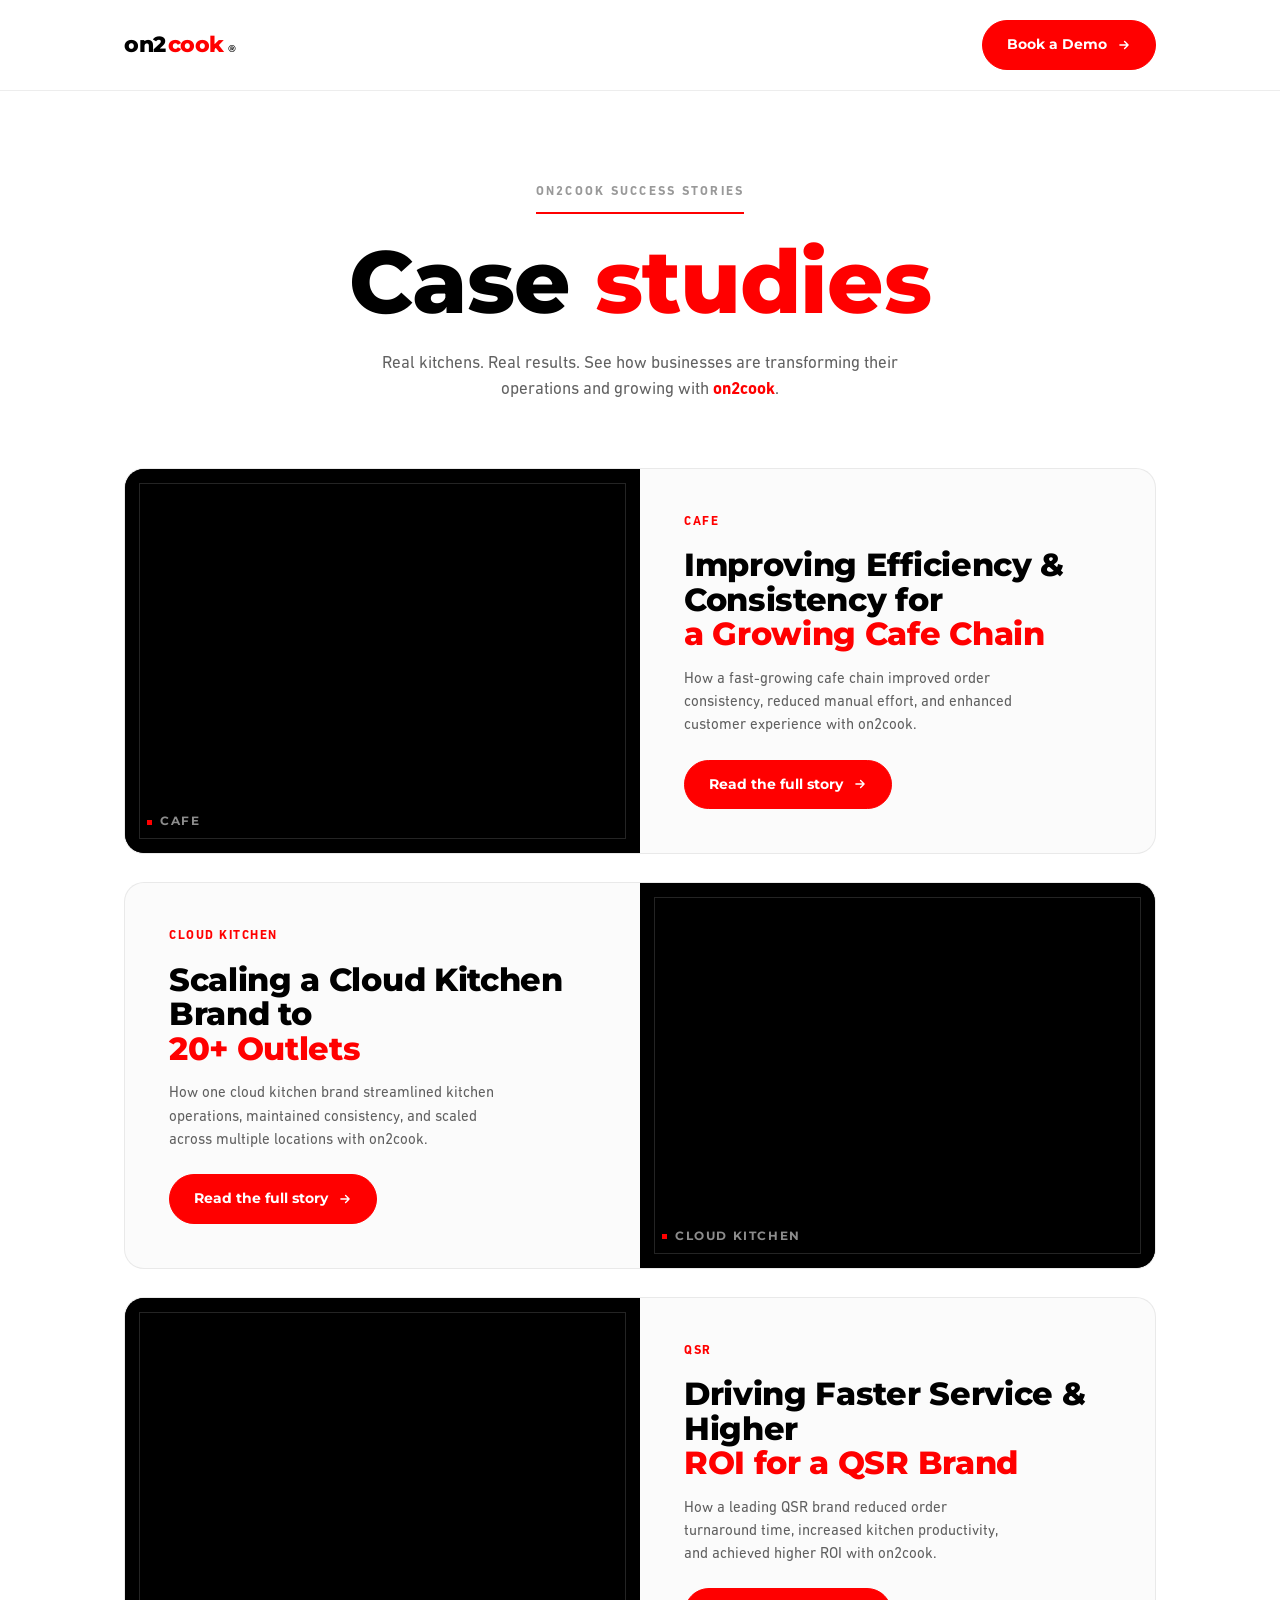
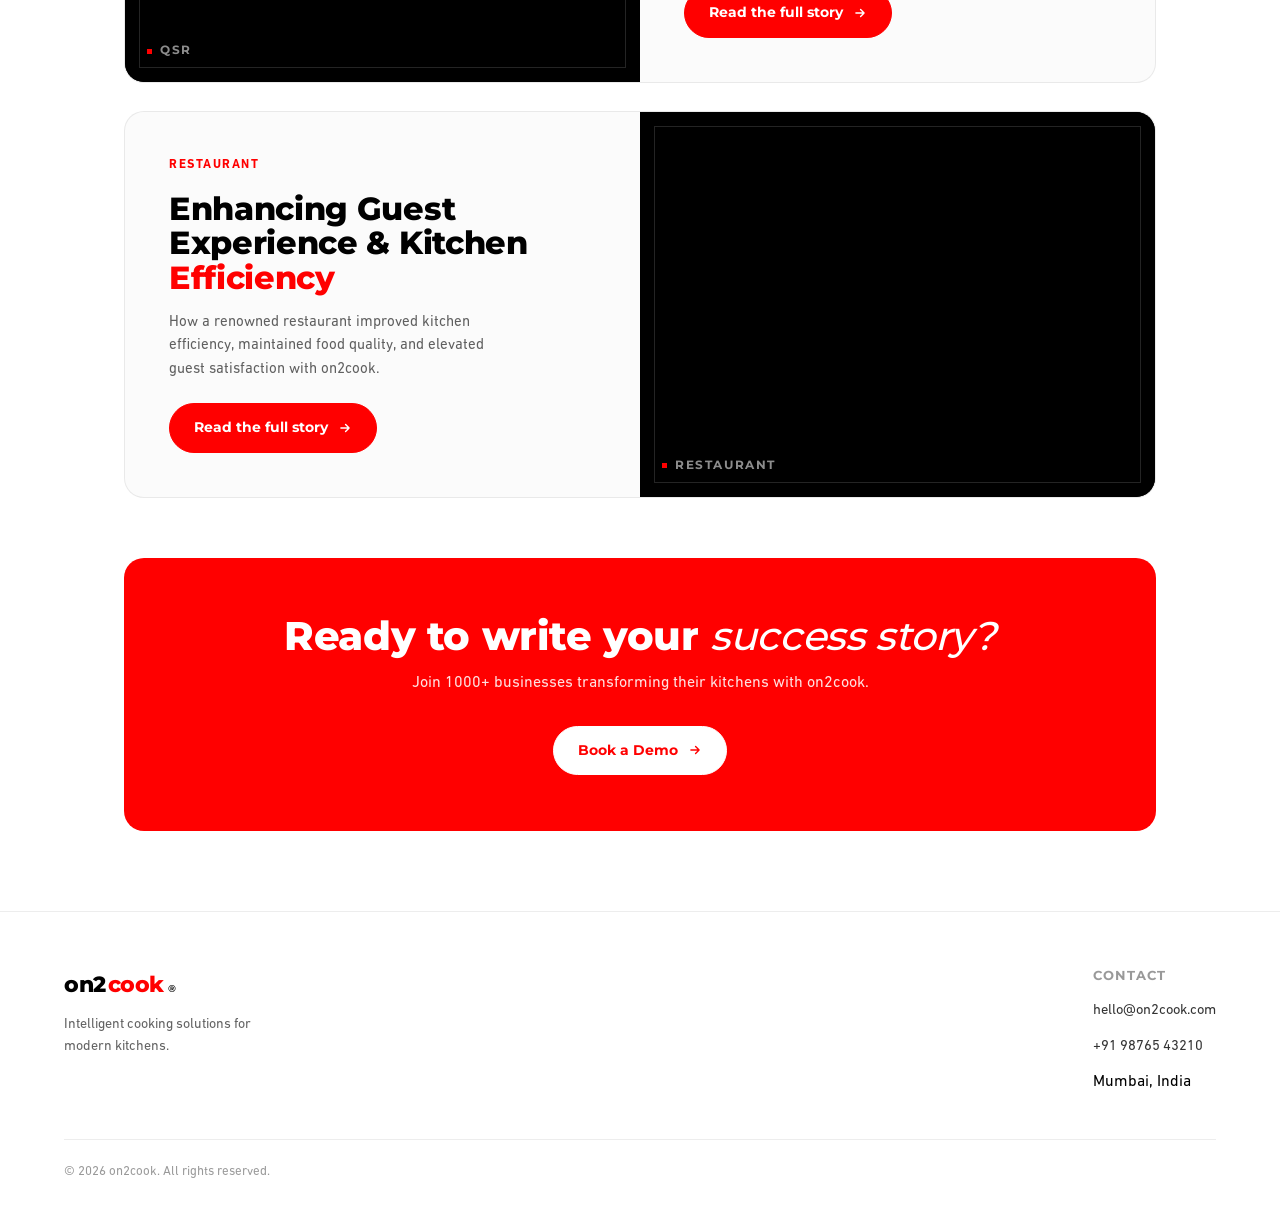
==== index.html @ 93411033 "feat: add case studies feature with dynamic loading from JSON - Created data/meta.json for page meta" ====
<!DOCTYPE html>
<html lang="en">
<head>
<meta charset="UTF-8">
<meta name="viewport" content="width=device-width, initial-scale=1.0">
<title>Case Studies — on2cook</title>
<meta name="description" content="Real kitchens. Real results. See how businesses are transforming their operations and growing with on2cook.">
<link rel="stylesheet" href="css/style.css">
<script>
  // Logo drop-in: assets/images/logo.svg -> logo.png -> text wordmark.
  // Defined here (not in js/shared.js) so it exists before the <img>
  // below can fire its onerror — that file loads later, at the bottom
  // of the page, and 404s can resolve before it's parsed.
  function handleLogoError(img, stage) {
    if (stage === 1) {
      img.src = "assets/images/logo.png";
      img.setAttribute("onerror", "handleLogoError(this, 2)");
    } else {
      img.style.display = "none";
      var fallback = img.nextElementSibling;
      if (fallback) fallback.style.display = "flex";
    }
  }
</script>
</head>
<body>
<a class="skip-link" href="#main">Skip to content</a>

<!-- ============ NAV ============ -->
<header class="nav">
  <div class="nav__row">
    <a href="index.html" class="logo" aria-label="on2cook">
      <img src="assets/images/logo.svg" alt="on2cook" class="logo__img" onerror="handleLogoError(this, 1)">
      <span class="logo__text" style="display:none;">on2<span>cook</span><sup>&reg;</sup></span>
    </a>
    <nav class="nav__links" aria-label="Primary" id="navSiteLink"></nav>
    <div class="nav__cta">
      <a class="btn btn--red" href="#" data-demo-cta>Book a Demo
        <svg viewBox="0 0 24 24" fill="none"><path d="M5 12H19M19 12L13 6M19 12L13 18" stroke="currentColor" stroke-width="2.4" stroke-linecap="round" stroke-linejoin="round"/></svg>
      </a>
    </div>
  </div>
</header>

<main id="main">
  <!-- ============ HERO ============ -->
  <section class="hero">
    <span class="hero__eyebrow">On2cook Success Stories</span>
    <h1 id="heroTitle">Case <em>studies</em></h1>
    <p id="heroSub">Real kitchens. Real results.</p>
  </section>

  <!-- ============ CASE STUDY LIST (rendered from data/case-studies.json) ============ -->
  <section class="list" id="caseStudyList" aria-live="polite">
    <article class="card card--img-right">
      <div class="card__content">
        <span class="card__tag skeleton" style="width:70px;height:12px;border-radius:4px;"></span>
        <span class="card__title skeleton" style="height:60px;border-radius:6px;margin-top:8px;"></span>
        <span class="card__excerpt skeleton" style="height:40px;border-radius:6px;margin-top:8px;"></span>
      </div>
      <div class="card__media skeleton"></div>
    </article>
  </section>

  <!-- ============ CTA BAND (rendered from data/case-studies.json meta.ctaBand) ============ -->
  <div id="ctaSlot"></div>
</main>

<!-- ============ FOOTER ============ -->
<footer class="site-footer">
  <div class="footer__grid">
    <div class="footer__brand">
      <a href="index.html" class="logo" aria-label="on2cook">
        <img src="assets/images/logo.svg" alt="on2cook" class="logo__img" onerror="handleLogoError(this, 1)">
        <span class="logo__text" style="display:none;">on2<span>cook</span><sup>&reg;</sup></span>
      </a>
      <p id="footerTagline">Intelligent cooking solutions for modern kitchens.</p>
      <div class="footer__social" id="footerSocial"></div>
    </div>
    <div class="footer__col">
      <h4>Contact</h4>
      <ul id="footerContact"></ul>
    </div>
  </div>
  <div class="footer__bottom">
    <span>&copy; <span id="year"></span> on2cook. All rights reserved.</span>
  </div>
</footer>

<script src="js/shared.js"></script>
<script src="js/main.js"></script>
</body>
</html>
---- css/style.css ----
/* ==========================================================================
   on2cook — Case Studies
   Brand: Red #ff0000 · Black #000000 · White #ffffff
   Type:  Montserrat (headings) · DIN Next (body)
   ========================================================================== */

/* ---- Fonts ---- */
@font-face {
  font-family: "Montserrat";
  src: url("../assets/fonts/Montserrat/Montserrat-Regular.ttf") format("truetype");
  font-weight: 400;
  font-style: normal;
  font-display: swap;
}
@font-face {
  font-family: "Montserrat";
  src: url("../assets/fonts/Montserrat/Montserrat-Medium.ttf") format("truetype");
  font-weight: 500;
  font-style: normal;
  font-display: swap;
}
@font-face {
  font-family: "Montserrat";
  src: url("../assets/fonts/Montserrat/Montserrat-SemiBold.ttf") format("truetype");
  font-weight: 600;
  font-style: normal;
  font-display: swap;
}
@font-face {
  font-family: "Montserrat";
  src: url("../assets/fonts/Montserrat/Montserrat-Bold.ttf") format("truetype");
  font-weight: 700;
  font-style: normal;
  font-display: swap;
}
@font-face {
  font-family: "Montserrat";
  src: url("../assets/fonts/Montserrat/Montserrat-ExtraBold.ttf") format("truetype");
  font-weight: 800;
  font-style: normal;
  font-display: swap;
}
@font-face {
  font-family: "Montserrat";
  src: url("../assets/fonts/Montserrat/Montserrat-Black.ttf") format("truetype");
  font-weight: 900;
  font-style: normal;
  font-display: swap;
}
@font-face {
  font-family: "DIN Next";
  src: url("../assets/fonts/DINNext/DINNextW1G-Light.otf") format("opentype");
  font-weight: 300;
  font-style: normal;
  font-display: swap;
}
@font-face {
  font-family: "DIN Next";
  src: url("../assets/fonts/DINNext/DINNextW1G-Regular.otf") format("opentype");
  font-weight: 400;
  font-style: normal;
  font-display: swap;
}
@font-face {
  font-family: "DIN Next";
  src: url("../assets/fonts/DINNext/DINNextW1G-Medium.otf") format("opentype");
  font-weight: 500;
  font-style: normal;
  font-display: swap;
}
@font-face {
  font-family: "DIN Next";
  src: url("../assets/fonts/DINNext/DINNextW1G-Bold.otf") format("opentype");
  font-weight: 700;
  font-style: normal;
  font-display: swap;
}

/* ---- Tokens ---- */
:root {
  --red: #ff0000;
  --black: #000000;
  --white: #ffffff;

  --ink-100: rgba(0, 0, 0, 1);
  --ink-80: rgba(0, 0, 0, 0.8);
  --ink-60: rgba(0, 0, 0, 0.62);
  --ink-40: rgba(0, 0, 0, 0.4);
  --ink-15: rgba(0, 0, 0, 0.14);
  --ink-08: rgba(0, 0, 0, 0.07);

  --surface: #ffffff;
  --surface-tint: #fbfbfb;

  --font-head: "Montserrat", sans-serif;
  --font-body: "DIN Next", sans-serif;

  --radius-lg: 20px;
  --radius-md: 14px;
  --radius-sm: 8px;
  --radius-pill: 999px;

  --container: 1160px;
  --gutter: clamp(20px, 5vw, 64px);

  --ease: cubic-bezier(0.22, 1, 0.36, 1);
}

* { box-sizing: border-box; }
html { scroll-behavior: smooth; }

body {
  margin: 0;
  background: var(--surface);
  color: var(--ink-100);
  font-family: var(--font-body);
  font-weight: 400;
  -webkit-font-smoothing: antialiased;
  -moz-osx-font-smoothing: grayscale;
  line-height: 1.55;
}

h1, h2, h3, h4 {
  font-family: var(--font-head);
  margin: 0;
  line-height: 1.08;
  letter-spacing: -0.01em;
}

p { margin: 0; }
a { color: inherit; text-decoration: none; }
img { display: block; max-width: 100%; }
button { font-family: inherit; cursor: pointer; }
ul { margin: 0; padding: 0; list-style: none; }

.wrap {
  max-width: var(--container);
  margin: 0 auto;
  padding: 0 var(--gutter);
}

/* ---- Skip to content ---- */
.skip-link {
  position: absolute;
  left: -999px;
  top: 0;
  background: var(--black);
  color: var(--white);
  padding: 12px 20px;
  z-index: 999;
}
.skip-link:focus { left: 12px; top: 12px; }

/* ==========================================================================
   Navigation
   ========================================================================== */
.nav {
  position: sticky;
  top: 0;
  z-index: 50;
  background: rgba(255, 255, 255, 0.88);
  backdrop-filter: saturate(180%) blur(14px);
  -webkit-backdrop-filter: saturate(180%) blur(14px);
  border-bottom: 1px solid var(--ink-08);
}
.nav__row {
  display: flex;
  align-items: center;
  justify-content: space-between;
  padding: 20px var(--gutter);
  max-width: var(--container);
  margin: 0 auto;
}
.logo {
  display: flex;
  align-items: center;
}
.logo__img {
  height: 30px;
  width: auto;
  display: block;
}
.logo__text {
  display: flex;
  align-items: baseline;
  gap: 2px;
  font-family: var(--font-head);
  font-weight: 800;
  font-size: 22px;
  letter-spacing: -0.02em;
}
.logo__text span { color: var(--red); }
.logo__text sup { font-size: 10px; margin-left: 2px; font-weight: 600; }

.nav__links {
  display: flex;
  align-items: center;
  gap: 8px;
  font-size: 13.5px;
  font-weight: 500;
  color: var(--ink-40);
}
.nav__links a {
  color: var(--ink-80);
  transition: color 0.2s var(--ease);
}
.nav__links a:hover { color: var(--red); }

.nav__cta { display: flex; align-items: center; }

.btn {
  font-family: var(--font-head);
  font-weight: 700;
  font-size: 14px;
  border: none;
  border-radius: var(--radius-pill);
  padding: 13px 24px;
  display: inline-flex;
  align-items: center;
  gap: 10px;
  transition: transform 0.25s var(--ease), box-shadow 0.25s var(--ease), background 0.25s var(--ease), color 0.25s var(--ease);
  white-space: nowrap;
}
.btn svg { width: 14px; height: 14px; transition: transform 0.25s var(--ease); }
.btn:hover svg { transform: translateX(3px); }

.btn--red {
  background: var(--red);
  color: var(--white);
  border: 1.5px solid var(--red);
}
.btn--red:hover { background: var(--black); border-color: var(--black); }

.btn--outline {
  background: transparent;
  color: var(--black);
  border: 1.5px solid var(--ink-15);
}
.btn--outline:hover { border-color: var(--black); }

.btn--white {
  background: var(--white);
  color: var(--red);
  border: 1.5px solid var(--white);
}
.btn--white:hover { background: var(--black); color: var(--white); border-color: var(--black); }

/* ==========================================================================
   Hero (listing page)
   ========================================================================== */
.hero {
  text-align: center;
  padding: 88px var(--gutter) 56px;
}
.hero__eyebrow {
  display: inline-block;
  font-size: 12.5px;
  font-weight: 700;
  letter-spacing: 0.18em;
  text-transform: uppercase;
  color: var(--ink-40);
  margin-bottom: 20px;
  padding-bottom: 10px;
  border-bottom: 2px solid var(--red);
}
.hero h1 {
  font-size: clamp(42px, 7vw, 88px);
  font-weight: 800;
  color: var(--black);
}
.hero h1 em {
  font-style: normal;
  color: var(--red);
}
.hero p {
  max-width: 560px;
  margin: 22px auto 0;
  font-size: 17px;
  color: var(--ink-60);
}
.hero p .accent { color: var(--red); font-weight: 700; }

/* ==========================================================================
   Case study list (alternating cards)
   ========================================================================== */
.list {
  max-width: var(--container);
  margin: 0 auto;
  padding: 8px var(--gutter) 40px;
  display: flex;
  flex-direction: column;
  gap: 28px;
}

.card {
  --pad: 44px;
  position: relative;
  display: grid;
  grid-template-columns: 1fr 1fr;
  align-items: stretch;
  background: var(--surface-tint);
  border: 1px solid var(--ink-08);
  border-radius: var(--radius-lg);
  overflow: hidden;
  min-height: 380px;
  opacity: 0;
  transform: translateY(28px);
  transition: opacity 0.7s var(--ease), transform 0.7s var(--ease);
}
.card.is-visible { opacity: 1; transform: translateY(0); }

.card--full { grid-template-columns: 1fr; }
.card--full .card__content { max-width: 62ch; }
.card--img-right { grid-template-areas: "content media"; }
.card--img-left  { grid-template-areas: "media content"; }
.card--img-right .card__content { grid-area: content; }
.card--img-right .card__media { grid-area: media; }
.card--img-left .card__content { grid-area: content; }
.card--img-left .card__media { grid-area: media; }

.card__content {
  padding: var(--pad);
  display: flex;
  flex-direction: column;
  justify-content: center;
  gap: 16px;
}
.card__tag {
  font-size: 12.5px;
  font-weight: 700;
  letter-spacing: 0.12em;
  text-transform: uppercase;
  color: var(--red);
}
.card__title {
  font-size: clamp(24px, 2.6vw, 32px);
  font-weight: 800;
  color: var(--black);
}
.card__title em {
  font-style: normal;
  color: var(--red);
  display: block;
}
.card__excerpt {
  font-size: 15px;
  color: var(--ink-60);
  max-width: 42ch;
}
.card__link {
  margin-top: 6px;
  align-self: flex-start;
}

.card__media {
  position: relative;
  min-height: 260px;
  background: var(--black);
  overflow: hidden;
}
.card__media img {
  width: 100%;
  height: 100%;
  object-fit: cover;
  transition: transform 0.6s var(--ease);
}
.card:hover .card__media img { transform: scale(1.05); }

.ph {
  width: 100%;
  height: 100%;
  min-height: 260px;
  display: flex;
  align-items: flex-end;
  justify-content: flex-start;
  position: relative;
  background: var(--black);
  overflow: hidden;
  padding: 22px;
}
.ph::before {
  /* corner registration marks — a restrained "artwork pending" cue instead of a busy pattern */
  content: "";
  position: absolute;
  inset: 14px;
  border: 1px solid rgba(255, 255, 255, 0.14);
  pointer-events: none;
}
.ph__label {
  position: relative;
  font-family: var(--font-head);
  font-weight: 700;
  font-size: 11.5px;
  letter-spacing: 0.14em;
  text-transform: uppercase;
  color: rgba(255, 255, 255, 0.55);
}
.ph__label::before {
  content: "";
  display: inline-block;
  width: 5px;
  height: 5px;
  margin-right: 8px;
  background: var(--red);
  vertical-align: middle;
}

/* ==========================================================================
   CTA band
   ========================================================================== */
.cta-band {
  max-width: var(--container);
  margin: 20px auto 80px;
  padding: 0 var(--gutter);
}
.cta-band__inner {
  background: var(--red);
  border-radius: var(--radius-lg);
  padding: 56px var(--gutter);
  text-align: center;
  position: relative;
}
.cta-band h2 {
  position: relative;
  color: var(--white);
  font-size: clamp(26px, 4vw, 40px);
  font-weight: 800;
}
.cta-band h2 i { font-style: italic; font-weight: 500; }
.cta-band p {
  position: relative;
  color: rgba(255, 255, 255, 0.88);
  margin: 14px 0 30px;
  font-size: 16px;
}
.cta-band .btn { position: relative; }

/* ==========================================================================
   Footer
   ========================================================================== */
.site-footer {
  border-top: 1px solid var(--ink-08);
  padding: 56px var(--gutter) 28px;
}
.footer__grid {
  max-width: var(--container);
  margin: 0 auto;
  display: grid;
  grid-template-columns: 1fr auto;
  gap: 32px;
  align-items: start;
}
.footer__brand .logo { margin-bottom: 12px; }
.footer__brand p {
  font-size: 14px;
  color: var(--ink-60);
  max-width: 26ch;
}
.footer__social {
  display: flex;
  gap: 10px;
  margin-top: 18px;
}
.footer__social a {
  width: 34px;
  height: 34px;
  border-radius: 50%;
  background: var(--red);
  color: var(--white);
  display: flex;
  align-items: center;
  justify-content: center;
  transition: transform 0.2s var(--ease);
}
.footer__social a:hover { transform: translateY(-3px); }
.footer__social svg { width: 15px; height: 15px; }

.footer__col h4 {
  font-size: 13px;
  font-weight: 700;
  text-transform: uppercase;
  letter-spacing: 0.08em;
  color: var(--ink-40);
  margin-bottom: 16px;
}
.footer__col ul { display: flex; flex-direction: column; gap: 11px; }
.footer__col a { font-size: 14.5px; color: var(--ink-80); transition: color 0.2s var(--ease); }
.footer__col a:hover { color: var(--red); }

.footer__bottom {
  max-width: var(--container);
  margin: 44px auto 0;
  padding-top: 22px;
  border-top: 1px solid var(--ink-08);
  display: flex;
  justify-content: space-between;
  font-size: 13px;
  color: var(--ink-40);
  flex-wrap: wrap;
  gap: 10px;
}
.footer__bottom a { color: var(--ink-40); }
.footer__bottom a:hover { color: var(--red); }
.footer__bottom-links { display: flex; gap: 18px; }

/* ==========================================================================
   Detail page
   ========================================================================== */
.breadcrumb {
  max-width: var(--container);
  margin: 28px auto 0;
  padding: 0 var(--gutter);
  display: flex;
  align-items: center;
  gap: 8px;
  font-size: 13.5px;
  color: var(--ink-40);
}
.breadcrumb a { color: var(--ink-60); font-weight: 500; }
.breadcrumb a:hover { color: var(--red); }
.breadcrumb .current { color: var(--red); font-weight: 600; }

.d-hero {
  max-width: var(--container);
  margin: 0 auto;
  padding: 24px var(--gutter) 0;
  text-align: center;
}
.pill {
  display: inline-block;
  background: var(--red);
  color: var(--white);
  font-family: var(--font-head);
  font-weight: 700;
  font-size: 12.5px;
  letter-spacing: 0.08em;
  text-transform: uppercase;
  padding: 8px 20px;
  border-radius: var(--radius-pill);
  margin-bottom: 22px;
}
.d-hero h1 {
  font-size: clamp(38px, 6.4vw, 72px);
  font-weight: 800;
  color: var(--black);
  max-width: 16ch;
  margin: 0 auto;
}
.d-hero__sub {
  margin: 18px auto 0;
  max-width: 60ch;
  font-size: 16.5px;
  color: var(--ink-60);
}

.d-hero__media {
  max-width: var(--container);
  margin: 40px auto 0;
  padding: 0 var(--gutter);
}
.d-hero__media .ph,
.d-hero__media img {
  border-radius: var(--radius-lg);
  height: clamp(240px, 42vw, 460px);
  object-fit: cover;
  width: 100%;
}

/* Snapshot */
.snapshot {
  max-width: var(--container);
  margin: 56px auto 0;
  padding: 0 var(--gutter);
}
.snapshot h2 {
  font-size: 26px;
  font-weight: 800;
  margin-bottom: 14px;
}
.snapshot p {
  color: var(--ink-60);
  font-size: 15.5px;
  max-width: 78ch;
  margin-bottom: 28px;
}
.facts {
  display: grid;
  grid-template-columns: repeat(4, 1fr);
  gap: 16px;
}
.fact {
  background: var(--surface-tint);
  border: 1px solid var(--ink-08);
  border-radius: var(--radius-md);
  padding: 20px 22px;
}
.fact__label {
  font-size: 12.5px;
  color: var(--ink-40);
  margin-bottom: 6px;
}
.fact__value {
  font-family: var(--font-head);
  font-weight: 700;
  font-size: 17px;
  color: var(--black);
}

/* Section: challenge / solution */
.section {
  max-width: var(--container);
  margin: 72px auto 0;
  padding: 0 var(--gutter);
}
.section--split {
  display: grid;
  grid-template-columns: 1.05fr 0.95fr;
  gap: 48px;
  align-items: center;
}
.section--split.flip { direction: rtl; }
.section--split.flip > * { direction: ltr; }

.eyebrow {
  font-size: 12.5px;
  font-weight: 700;
  letter-spacing: 0.12em;
  text-transform: uppercase;
  color: var(--red);
  margin-bottom: 12px;
  display: block;
}
.section h3 {
  font-size: clamp(24px, 3vw, 32px);
  font-weight: 800;
  color: var(--black);
  margin-bottom: 16px;
}
.section h3 .hl { color: var(--red); }
.section > p, .section-text > p {
  color: var(--ink-60);
  font-size: 15.5px;
  margin-bottom: 22px;
}

.check-list { display: flex; flex-direction: column; gap: 13px; }
.check-list li {
  display: flex;
  align-items: flex-start;
  gap: 12px;
  font-size: 15px;
  color: var(--ink-80);
}
.check-list .ico {
  flex: 0 0 auto;
  width: 20px;
  height: 20px;
  border-radius: 50%;
  display: flex;
  align-items: center;
  justify-content: center;
  margin-top: 1px;
}
.check-list.bad .ico { background: rgba(255, 0, 0, 0.12); color: var(--red); }
.check-list.good .ico { background: var(--red); color: var(--white); }
.check-list .ico svg { width: 11px; height: 11px; }

.media-box { border-radius: var(--radius-lg); overflow: hidden; }
.media-box img { width: 100%; height: 100%; object-fit: cover; min-height: 320px; }
.media-box .ph { min-height: 320px; border-radius: var(--radius-lg); }

/* Section rendered without a media column at all (image skipped in the
   sheet) — text runs the full container width instead of a 2-up grid. */
.section--full { display: block; max-width: 72ch; }
.section--full .check-list { margin-top: 4px; }

/* The Challenge list sits directly on the page rather than inside an
   image-style box, so it isn't forced into image proportions. */
.media-box--list {
  background: var(--surface-tint);
  border: 1px solid var(--ink-08);
  border-radius: var(--radius-lg);
  padding: 32px;
  display: flex;
  align-items: center;
}
.media-box--list .check-list { width: 100%; }

/* Impact stats */
.impact {
  max-width: var(--container);
  margin: 88px auto 0;
  padding: 0 var(--gutter);
  text-align: left;
}
.impact-grid {
  margin-top: 34px;
  display: grid;
  grid-template-columns: repeat(4, 1fr);
  gap: 20px;
}
.stat {
  background: var(--black);
  border-radius: var(--radius-md);
  padding: 30px 22px;
  text-align: center;
}
.stat__value {
  font-family: var(--font-head);
  font-weight: 900;
  font-size: clamp(30px, 4vw, 42px);
  color: var(--red);
  line-height: 1;
}
.stat__label {
  margin-top: 10px;
  font-size: 13.5px;
  color: rgba(255, 255, 255, 0.75);
  font-weight: 500;
}

/* Quote */
.quote {
  max-width: 880px;
  margin: 88px auto 0;
  padding: 0 var(--gutter);
  text-align: center;
}
.quote blockquote {
  font-family: var(--font-head);
  font-weight: 700;
  font-size: clamp(22px, 3.4vw, 32px);
  color: var(--black);
  line-height: 1.35;
  margin: 0;
}
.quote blockquote::before { content: "\201C"; color: var(--red); }
.quote blockquote::after { content: "\201D"; color: var(--red); }
.quote cite {
  display: block;
  margin-top: 18px;
  font-style: normal;
  font-size: 14px;
  color: var(--ink-40);
  font-weight: 600;
}

/* Detail CTA + Nav (reuse) */
.d-cta { margin-top: 88px; }

/* Prev / next */
.pagenav {
  max-width: var(--container);
  margin: 60px auto 0;
  padding: 0 var(--gutter);
  display: flex;
  justify-content: space-between;
  gap: 16px;
}
.pagenav a {
  flex: 1;
  border: 1px solid var(--ink-15);
  border-radius: var(--radius-md);
  padding: 18px 22px;
  transition: border-color 0.2s var(--ease), transform 0.2s var(--ease);
}
.pagenav a:hover { border-color: var(--red); transform: translateY(-2px); }
.pagenav .dir {
  font-size: 11.5px;
  text-transform: uppercase;
  letter-spacing: 0.1em;
  color: var(--ink-40);
  display: block;
  margin-bottom: 6px;
}
.pagenav .ttl { font-weight: 700; font-family: var(--font-head); font-size: 15px; }
.pagenav .next { text-align: right; }

/* Reveal-on-scroll (generic) */
.reveal {
  opacity: 0;
  transform: translateY(24px);
  transition: opacity 0.7s var(--ease), transform 0.7s var(--ease);
}
.reveal.is-visible { opacity: 1; transform: translateY(0); }

/* Skeleton loading state */
.skeleton { position: relative; overflow: hidden; background: var(--ink-08); }
.skeleton::after {
  content: "";
  position: absolute;
  inset: 0;
  background: linear-gradient(90deg, transparent, rgba(255,255,255,0.6), transparent);
  animation: shimmer 1.3s infinite;
}
@keyframes shimmer {
  0% { transform: translateX(-100%); }
  100% { transform: translateX(100%); }
}

.state-msg {
  max-width: var(--container);
  margin: 0 auto;
  padding: 100px var(--gutter);
  text-align: center;
  color: var(--ink-60);
}
.state-msg h2 { font-size: 24px; margin-bottom: 10px; color: var(--black); }
.state-msg a { color: var(--red); font-weight: 700; }

/* ==========================================================================
   Responsive
   ========================================================================== */
@media (max-width: 900px) {
  .nav__links { display: none; }
  .card, .section--split { grid-template-columns: 1fr; }
  .card--img-right, .card--img-left { grid-template-areas: "media" "content"; }
  .card__media, .ph { min-height: 220px; }
  .section--split.flip { direction: ltr; }
  .section--split .card__media { order: -1; }
  .facts, .impact-grid { grid-template-columns: repeat(2, 1fr); }
  .footer__grid { grid-template-columns: 1fr; }
}
@media (max-width: 560px) {
  .hero { padding: 60px var(--gutter) 40px; }
  .card__content { padding: 28px; }
  .facts, .impact-grid { grid-template-columns: 1fr 1fr; }
  .pagenav { flex-direction: column; }
  .footer__grid { grid-template-columns: 1fr; }
}
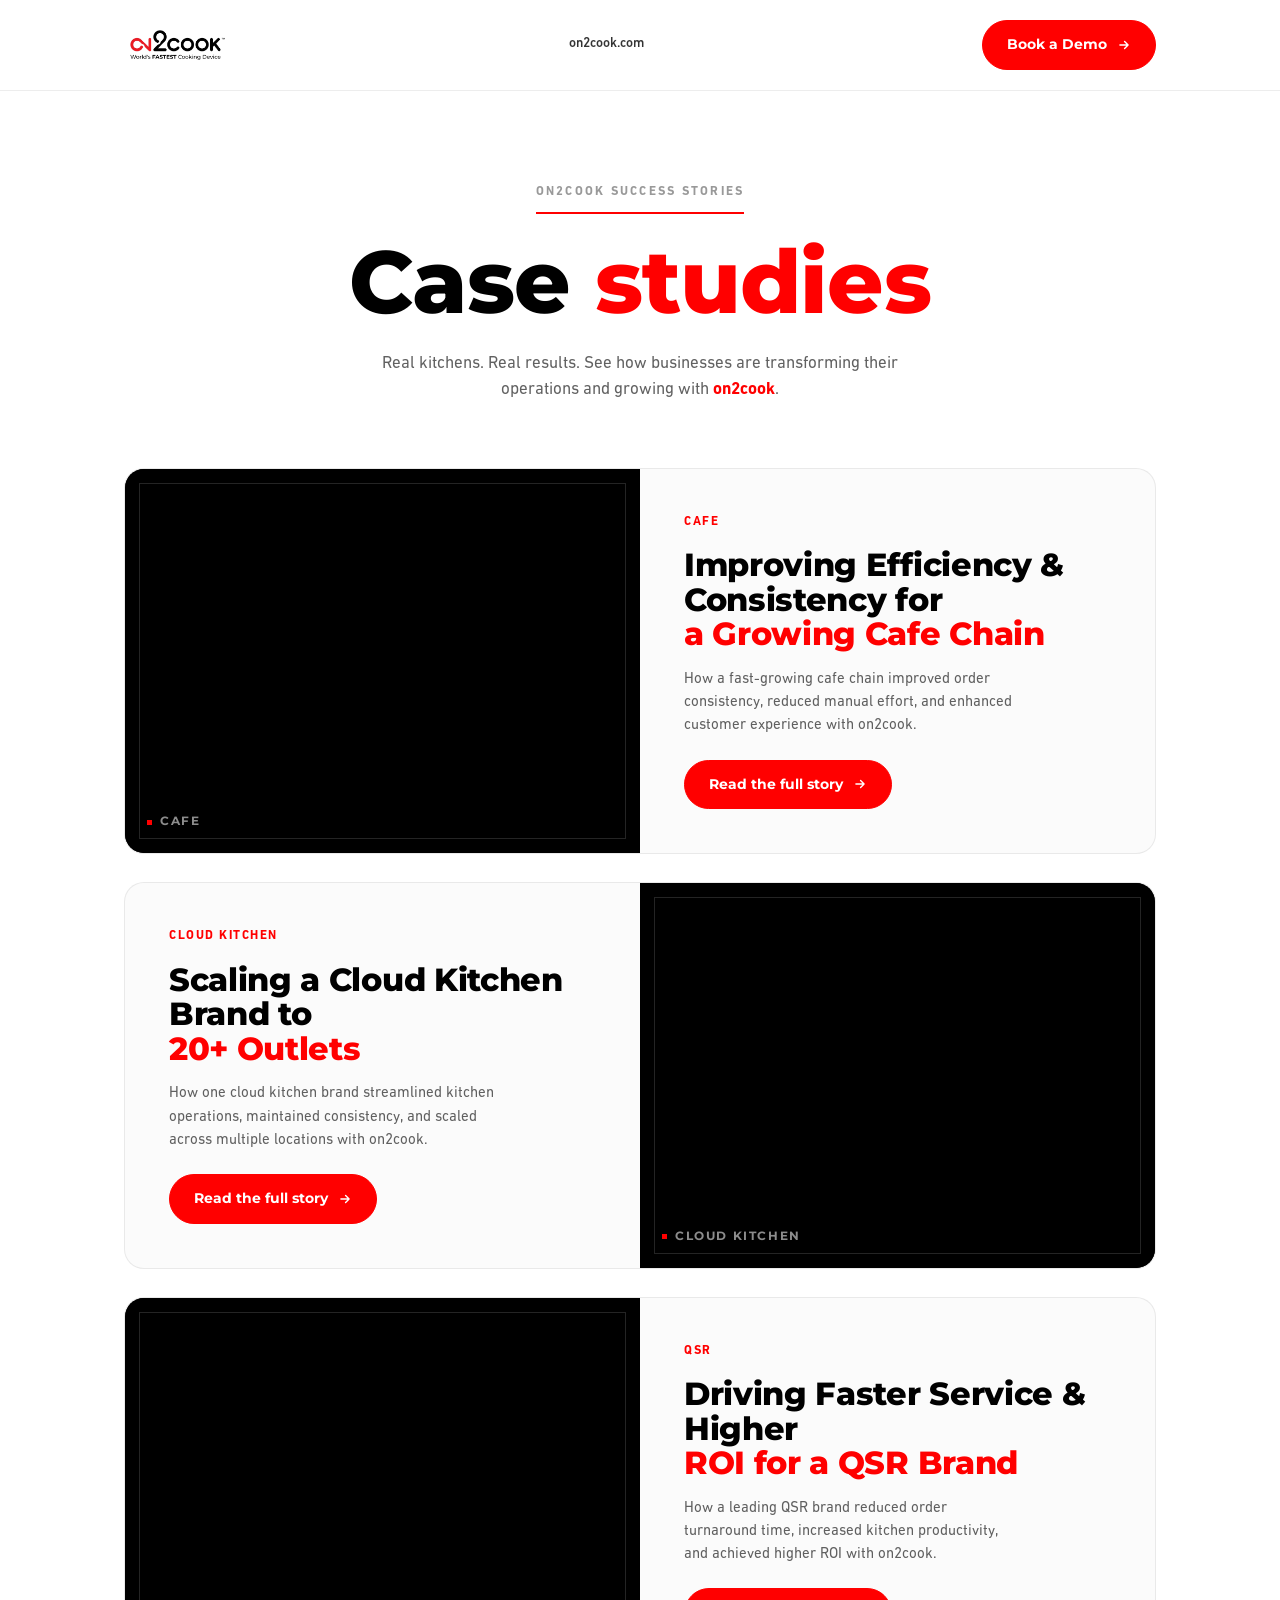
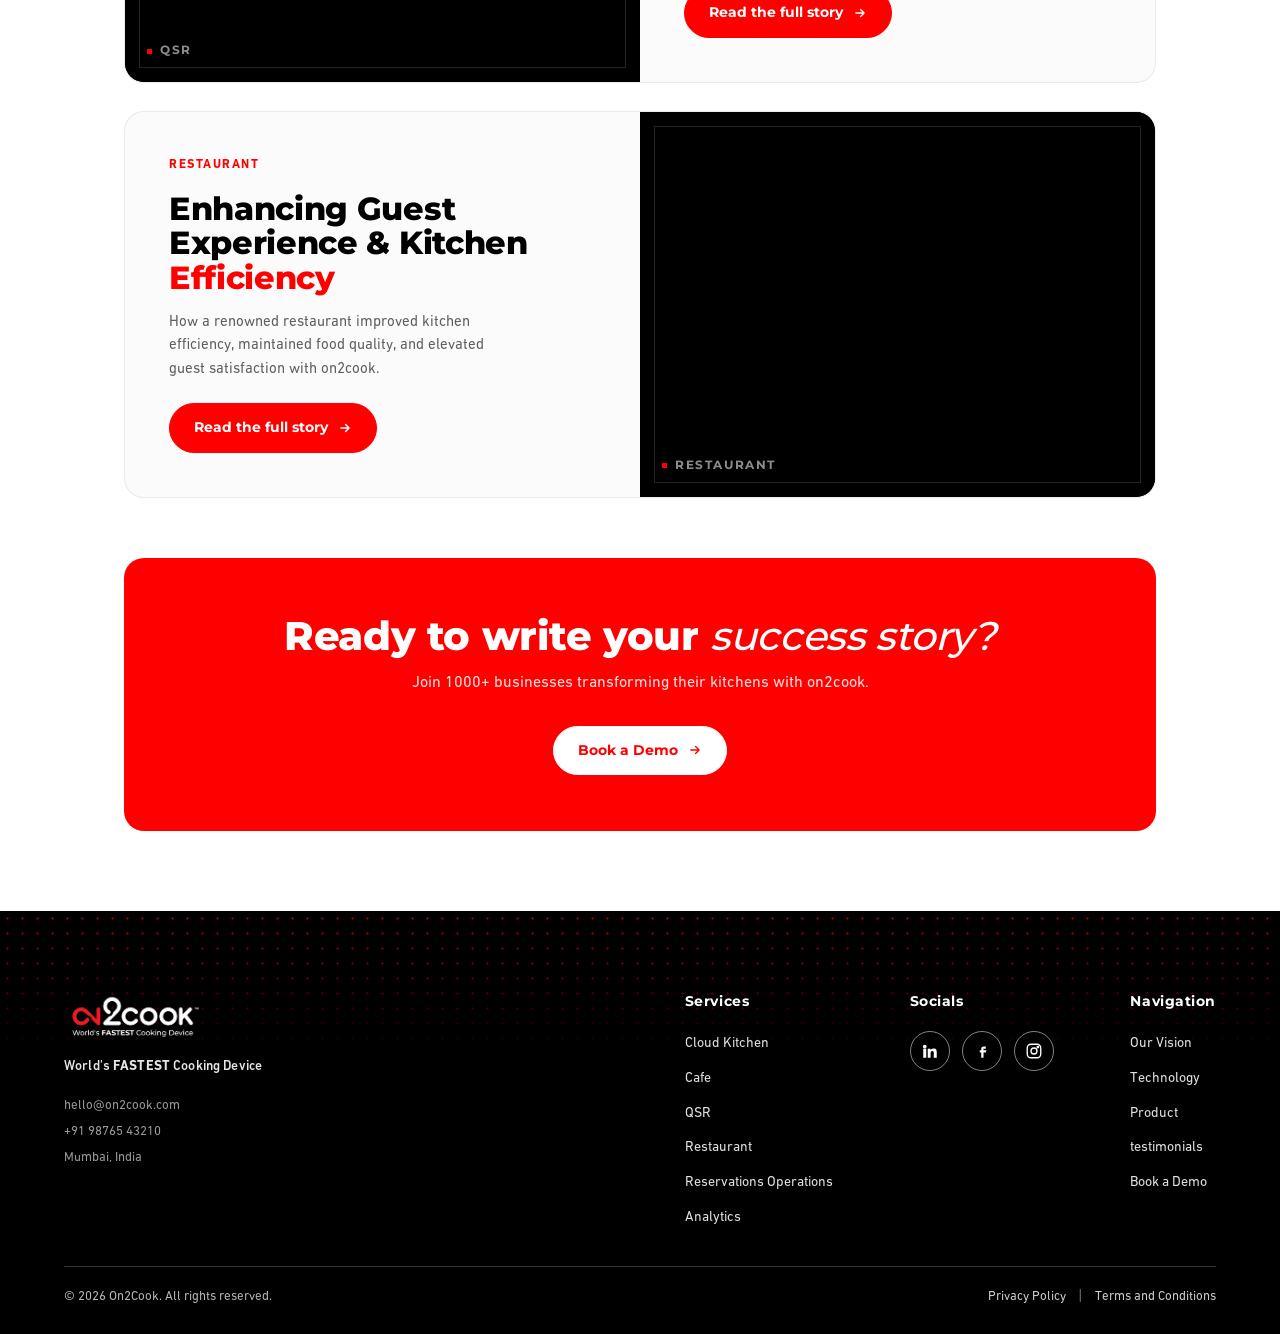
==== commit 378e34a2: "feat: enhance footer design and functionality, add dynamic data loading from Google Sheets" ====
--- a/index.html
+++ b/index.html
@@ -68,22 +68,50 @@
 
 <!-- ============ FOOTER ============ -->
 <footer class="site-footer">
-  <div class="footer__grid">
-    <div class="footer__brand">
-      <a href="index.html" class="logo" aria-label="on2cook">
-        <img src="assets/images/logo.svg" alt="on2cook" class="logo__img" onerror="handleLogoError(this, 1)">
+  <div class="footer-top">
+    <div class="footer-brand">
+      <a href="index.html" class="footer-logo-wrap logo" aria-label="on2cook">
+        <img src="assets/images/logowhite.png" alt="on2cook" class="logo__img" onerror="handleLogoError(this, 1)">
         <span class="logo__text" style="display:none;">on2<span>cook</span><sup>&reg;</sup></span>
       </a>
-      <p id="footerTagline">Intelligent cooking solutions for modern kitchens.</p>
-      <div class="footer__social" id="footerSocial"></div>
+      <div class="footer-tagline" id="footerTagline">World's <strong>FASTEST</strong> Cooking Device</div>
+      <ul class="footer-contact" id="footerContact"></ul>
     </div>
-    <div class="footer__col">
-      <h4>Contact</h4>
-      <ul id="footerContact"></ul>
+
+    <div class="footer-nav-columns">
+      <div class="footer-col">
+        <div class="footer-col-title">Services</div>
+        <ul>
+          <li><a href="https://on2cook.com" target="_blank" rel="noopener">Cloud Kitchen</a></li>
+          <li><a href="https://on2cook.com" target="_blank" rel="noopener">Cafe</a></li>
+          <li><a href="https://on2cook.com" target="_blank" rel="noopener">QSR</a></li>
+          <li><a href="https://on2cook.com" target="_blank" rel="noopener">Restaurant</a></li>
+          <li><a href="https://on2cook.com" target="_blank" rel="noopener">Reservations Operations</a></li>
+          <li><a href="https://on2cook.com" target="_blank" rel="noopener">Analytics</a></li>
+        </ul>
+      </div>
+
+      <div class="footer-col">
+        <div class="footer-col-title">Socials</div>
+        <div class="footer-socials" id="footerSocial"></div>
+      </div>
+
+      <div class="footer-col">
+        <div class="footer-col-title">Navigation</div>
+        <ul>
+          <li><a href="https://on2cook.com/#ourvision" target="_blank" rel="noopener">Our Vision</a></li>
+          <li><a href="https://on2cook.com/#technology" target="_blank" rel="noopener">Technology</a></li>
+          <li><a href="https://on2cook.com/#product" target="_blank" rel="noopener">Product</a></li>
+          <li><a href="https://on2cook.com/#testimonials" target="_blank" rel="noopener">testimonials</a></li>
+          <li><a href="https://on2cook.com/#book_a_demo" target="_blank" rel="noopener">Book a Demo</a></li>
+        </ul>
+      </div>
     </div>
   </div>
-  <div class="footer__bottom">
-    <span>&copy; <span id="year"></span> on2cook. All rights reserved.</span>
+
+  <div class="footer-bottom">
+    <p>&copy; <span id="year"></span> On2Cook. All rights reserved.</p>
+    <div class="footer-bottom-links" id="footerLegalLinks"></div>
   </div>
 </footer>
 
--- a/css/style.css
+++ b/css/style.css
@@ -436,72 +436,125 @@
 .cta-band .btn { position: relative; }
 
 /* ==========================================================================
-   Footer
+   Footer — matches the on2cook.com production footer reference
    ========================================================================== */
 .site-footer {
-  border-top: 1px solid var(--ink-08);
-  padding: 56px var(--gutter) 28px;
-}
-.footer__grid {
+  background: var(--black);
+  color: var(--white);
+  padding: clamp(48px, 8vw, 80px) var(--gutter) 0;
+  font-family: var(--font-body);
+  position: relative;
+  overflow: hidden;
+}
+
+/* decorative red dot-grid, faded into the top edge of the footer */
+.site-footer::before {
+  content: "";
+  position: absolute;
+  top: 0; left: 0; right: 0;
+  height: clamp(90px, 12vw, 160px);
+  background-image: radial-gradient(var(--red) 1.4px, transparent 1.4px);
+  background-size: 15px 15px;
+  opacity: 0.55;
+  -webkit-mask-image: linear-gradient(to bottom, #000 0%, transparent 100%);
+  mask-image: linear-gradient(to bottom, #000 0%, transparent 100%);
+  pointer-events: none;
+}
+
+.footer-top {
+  position: relative;
   max-width: var(--container);
   margin: 0 auto;
-  display: grid;
-  grid-template-columns: 1fr auto;
-  gap: 32px;
-  align-items: start;
-}
-.footer__brand .logo { margin-bottom: 12px; }
-.footer__brand p {
+  display: flex;
+  flex-wrap: wrap;
+  justify-content: space-between;
+  align-items: flex-start;
+  gap: 40px;
+  padding-bottom: clamp(20px, 4vw, 36px);
+}
+
+.footer-brand { display: flex; flex-direction: column; gap: 14px; max-width: 280px; }
+
+/* A single logo file "just works" in both the (light) nav and this dark
+   footer: brightness(0)+invert(1) forces whatever you drop in to render
+   as a clean white silhouette here, with no separate white logo file
+   needed. See README section 3. */
+.footer-logo-wrap .logo__img { height: clamp(40px, 5vw, 52px);  }
+.footer-logo-wrap .logo__text { color: #fff; }
+.footer-logo-wrap .logo__text span { color: var(--red); }
+
+.footer-tagline {
+  font-size: 13.5px;
+  font-weight: 500;
+  letter-spacing: 0.01em;
+  color: rgba(255, 255, 255, 0.9);
+}
+.footer-tagline strong { font-weight: 800; }
+
+.footer-contact { list-style: none; margin: 4px 0 0; padding: 0; display: flex; flex-direction: column; gap: 6px; }
+.footer-contact li { font-size: 13px; color: rgba(255, 255, 255, 0.6); }
+.footer-contact a { color: rgba(255, 255, 255, 0.6); text-decoration: none; transition: color 0.2s var(--ease); }
+.footer-contact a:hover { color: #fff; }
+
+.footer-nav-columns { display: flex; flex-wrap: wrap; gap: clamp(40px, 6vw, 100px); }
+
+.footer-col-title {
+  font-family: var(--font-head);
+  font-weight: 700;
   font-size: 14px;
-  color: var(--ink-60);
-  max-width: 26ch;
-}
-.footer__social {
-  display: flex;
-  gap: 10px;
-  margin-top: 18px;
-}
-.footer__social a {
-  width: 34px;
-  height: 34px;
+  letter-spacing: 0.04em;
+  margin-bottom: 18px;
+  color: #fff;
+}
+.footer-col ul { list-style: none; display: flex; flex-direction: column; gap: 10px; margin: 0; padding: 0; }
+.footer-col ul li a {
+  color: rgba(255, 255, 255, 0.88);
+  text-decoration: none;
+  font-size: 14px;
+  font-weight: 400;
+  transition: color 0.2s var(--ease);
+}
+.footer-col ul li a:hover { color: #fff; }
+
+.footer-socials { display: flex; gap: 12px; margin-top: 2px; }
+.footer-social-btn {
+  width: 40px; height: 40px;
   border-radius: 50%;
-  background: var(--red);
-  color: var(--white);
-  display: flex;
+  border: 1.5px solid rgba(255, 255, 255, 0.5);
+  display: flex; align-items: center; justify-content: center;
+  color: #fff;
+  transition: background 0.25s var(--ease), border-color 0.25s var(--ease);
+}
+.footer-social-btn:hover { background: rgba(255, 255, 255, 0.18); border-color: #fff; }
+.footer-social-btn svg { width: 18px; height: 18px; }
+
+.footer-bottom {
+  position: relative;
+  max-width: var(--container);
+  margin: 0 auto;
+  border-top: 1px solid rgba(255, 255, 255, 0.2);
+  padding: 18px 0 24px;
+  display: flex;
+  justify-content: space-between;
   align-items: center;
-  justify-content: center;
-  transition: transform 0.2s var(--ease);
-}
-.footer__social a:hover { transform: translateY(-3px); }
-.footer__social svg { width: 15px; height: 15px; }
-
-.footer__col h4 {
-  font-size: 13px;
-  font-weight: 700;
-  text-transform: uppercase;
-  letter-spacing: 0.08em;
-  color: var(--ink-40);
-  margin-bottom: 16px;
-}
-.footer__col ul { display: flex; flex-direction: column; gap: 11px; }
-.footer__col a { font-size: 14.5px; color: var(--ink-80); transition: color 0.2s var(--ease); }
-.footer__col a:hover { color: var(--red); }
-
-.footer__bottom {
-  max-width: var(--container);
-  margin: 44px auto 0;
-  padding-top: 22px;
-  border-top: 1px solid var(--ink-08);
-  display: flex;
-  justify-content: space-between;
-  font-size: 13px;
-  color: var(--ink-40);
   flex-wrap: wrap;
-  gap: 10px;
-}
-.footer__bottom a { color: var(--ink-40); }
-.footer__bottom a:hover { color: var(--red); }
-.footer__bottom-links { display: flex; gap: 18px; }
+  gap: 12px;
+}
+.footer-bottom p { font-size: 13px; color: rgba(255, 255, 255, 0.7); margin: 0; }
+.footer-bottom-links { display: flex; gap: 0; align-items: center; }
+.footer-bottom-links a { font-size: 13px; color: rgba(255, 255, 255, 0.8); text-decoration: none; transition: color 0.2s var(--ease); }
+.footer-bottom-links a:hover { color: #fff; }
+.footer-bottom-links span { color: rgba(255, 255, 255, 0.4); margin: 0 12px; }
+
+@media (max-width: 900px) {
+  .footer-nav-columns { gap: 40px; }
+}
+@media (max-width: 560px) {
+  .footer-top { flex-direction: column; gap: 32px; }
+  .footer-brand { max-width: none; }
+  .footer-nav-columns { gap: 28px; width: 100%; }
+  .footer-bottom { flex-direction: column; align-items: flex-start; gap: 10px; }
+}
 
 /* ==========================================================================
    Detail page
@@ -819,12 +872,10 @@
   .section--split.flip { direction: ltr; }
   .section--split .card__media { order: -1; }
   .facts, .impact-grid { grid-template-columns: repeat(2, 1fr); }
-  .footer__grid { grid-template-columns: 1fr; }
 }
 @media (max-width: 560px) {
   .hero { padding: 60px var(--gutter) 40px; }
   .card__content { padding: 28px; }
   .facts, .impact-grid { grid-template-columns: 1fr 1fr; }
   .pagenav { flex-direction: column; }
-  .footer__grid { grid-template-columns: 1fr; }
-}
+}
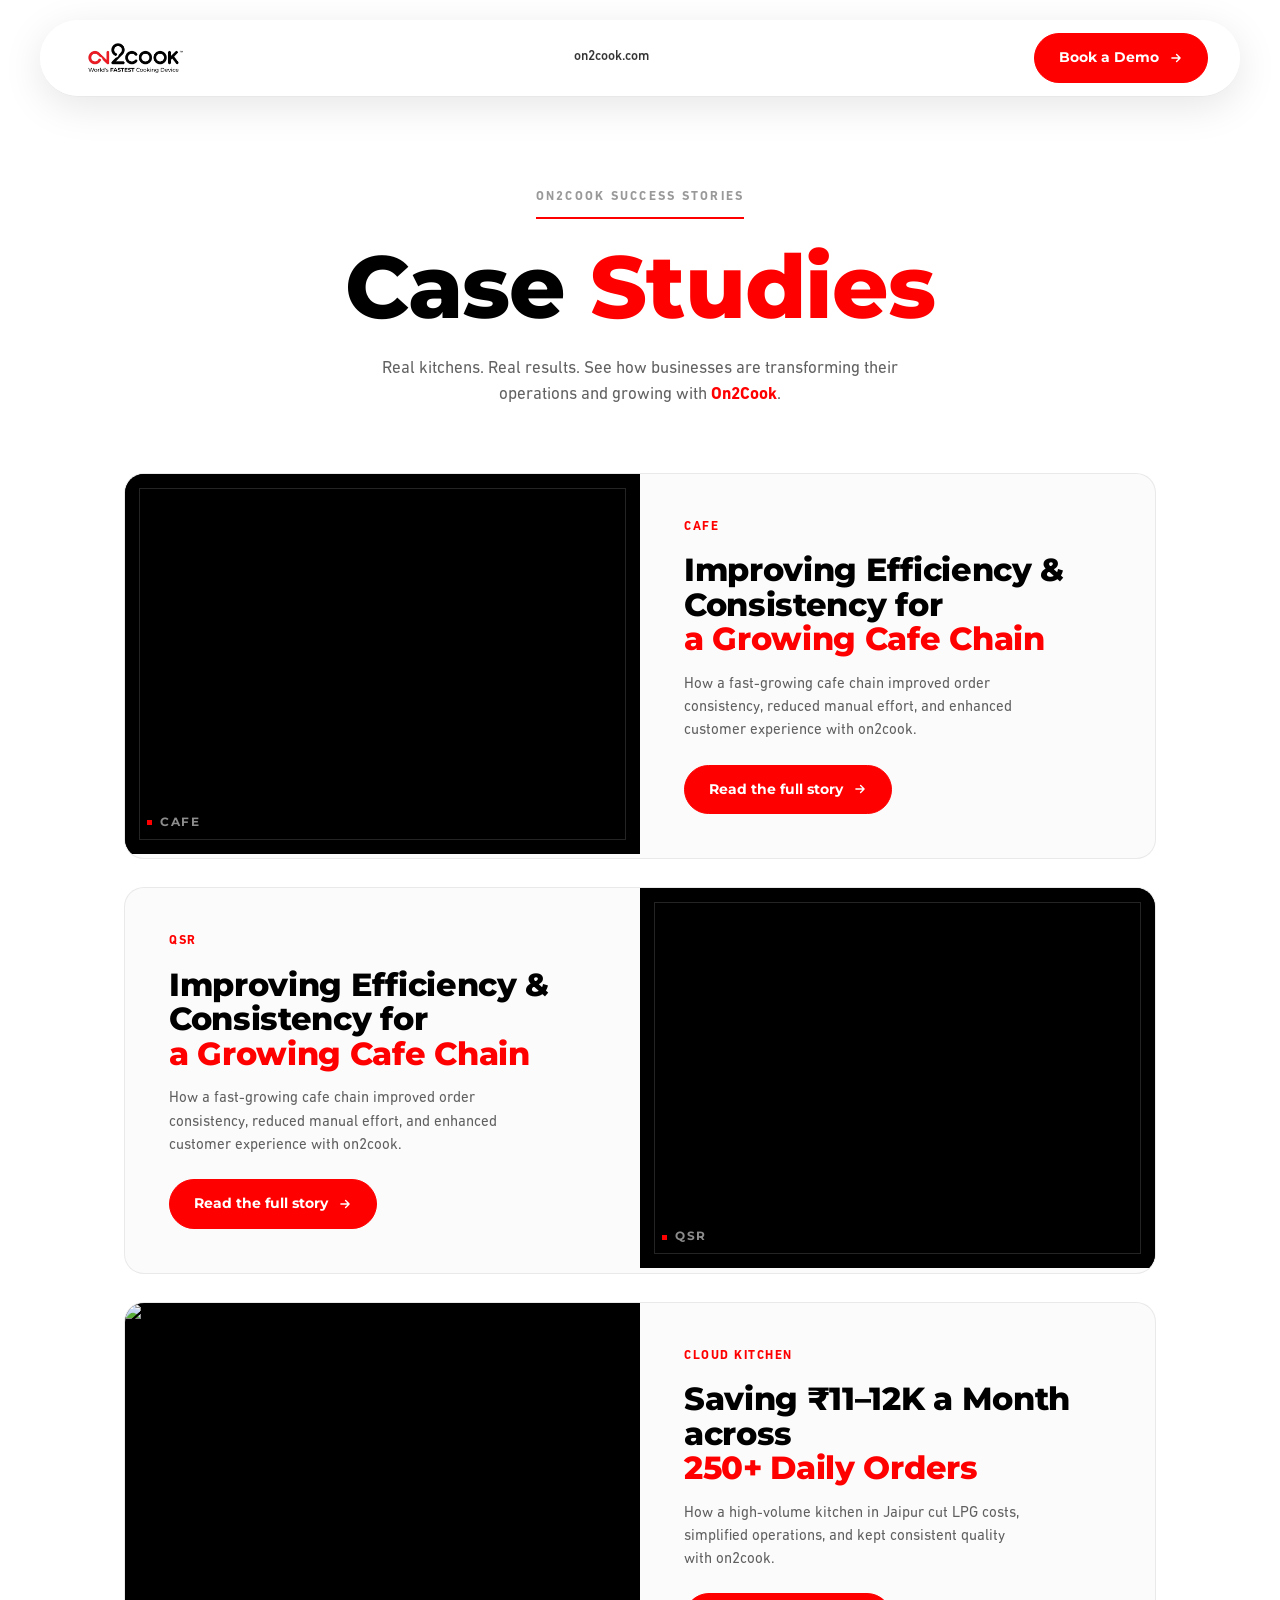
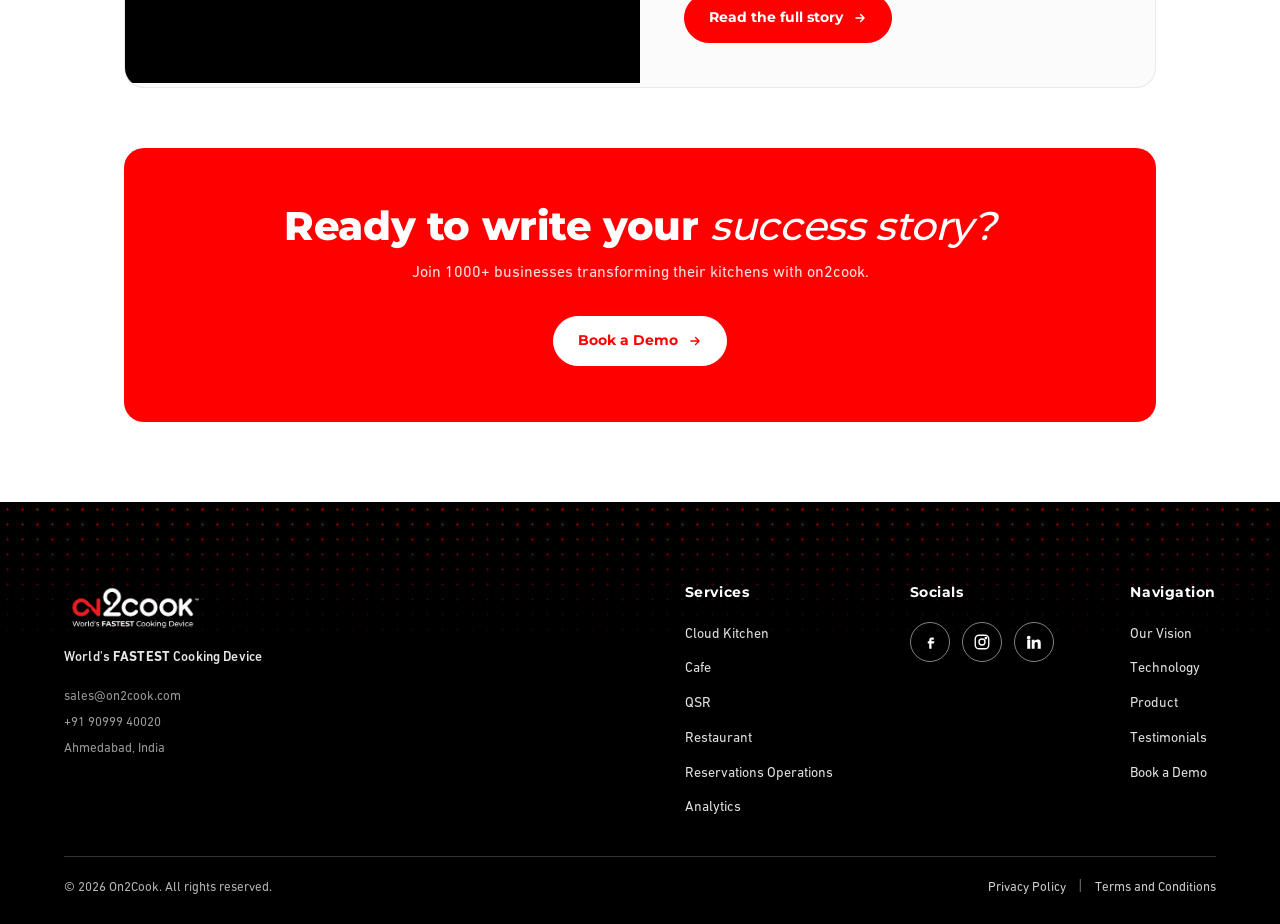
==== commit da251fbb: "fix: correct capitalization of "Testimonials" in navigation links" ====
--- a/index.html
+++ b/index.html
@@ -4,6 +4,7 @@
 <meta charset="UTF-8">
 <meta name="viewport" content="width=device-width, initial-scale=1.0">
 <title>Case Studies — on2cook</title>
+<link rel="icon" type="image/x-icon" href="assets/images/favicon.png">
 <meta name="description" content="Real kitchens. Real results. See how businesses are transforming their operations and growing with on2cook.">
 <link rel="stylesheet" href="css/style.css">
 <script>
@@ -35,7 +36,7 @@
     </a>
     <nav class="nav__links" aria-label="Primary" id="navSiteLink"></nav>
     <div class="nav__cta">
-      <a class="btn btn--red" href="#" data-demo-cta>Book a Demo
+      <a class="btn btn--red" href="https://on2cook.com/#book_a_demo" data-demo-cta>Book a Demo
         <svg viewBox="0 0 24 24" fill="none"><path d="M5 12H19M19 12L13 6M19 12L13 18" stroke="currentColor" stroke-width="2.4" stroke-linecap="round" stroke-linejoin="round"/></svg>
       </a>
     </div>
@@ -102,7 +103,7 @@
           <li><a href="https://on2cook.com/#ourvision" target="_blank" rel="noopener">Our Vision</a></li>
           <li><a href="https://on2cook.com/#technology" target="_blank" rel="noopener">Technology</a></li>
           <li><a href="https://on2cook.com/#product" target="_blank" rel="noopener">Product</a></li>
-          <li><a href="https://on2cook.com/#testimonials" target="_blank" rel="noopener">testimonials</a></li>
+          <li><a href="https://on2cook.com/#testimonials" target="_blank" rel="noopener">Testimonials</a></li>
           <li><a href="https://on2cook.com/#book_a_demo" target="_blank" rel="noopener">Book a Demo</a></li>
         </ul>
       </div>
--- a/css/style.css
+++ b/css/style.css
@@ -104,6 +104,11 @@
   --gutter: clamp(20px, 5vw, 64px);
 
   --ease: cubic-bezier(0.22, 1, 0.36, 1);
+
+  /* Actual nav height is measured in JS (syncNavHeightVar) and written
+     here so the hero fold below it can size against the real value —
+     this is just the pre-JS fallback so there's no flash/jump. */
+  --nav-h: 86px;
 }
 
 * { box-sizing: border-box; }
@@ -156,18 +161,31 @@
    ========================================================================== */
 .nav {
   position: sticky;
-  top: 0;
+  top: clamp(12px, 2.4vw, 20px);
   z-index: 50;
-  background: rgba(255, 255, 255, 0.88);
-  backdrop-filter: saturate(180%) blur(14px);
-  -webkit-backdrop-filter: saturate(180%) blur(14px);
-  border-bottom: 1px solid var(--ink-08);
+  width: calc(100% - clamp(24px, 6vw, 64px));
+  max-width: calc(var(--container) + 40px);
+  margin: clamp(12px, 2.4vw, 20px) auto 0;
+  border-radius: var(--radius-pill);
+
+  /* Glassmorphism: translucent frosted panel that floats above the
+     page and lets content blur through, with a soft edge highlight
+     and drop shadow so it reads as a distinct raised layer. */
+  background: rgba(255, 255, 255, 0.58);
+  backdrop-filter: saturate(180%) blur(20px);
+  -webkit-backdrop-filter: saturate(180%) blur(20px);
+  border: 1px solid rgba(255, 255, 255, 0.55);
+  box-shadow:
+    0 10px 40px rgba(0, 0, 0, 0.10),
+    0 1px 1px rgba(0, 0, 0, 0.03),
+    inset 0 1px 0 rgba(255, 255, 255, 0.65);
+  transition: background 0.3s var(--ease), box-shadow 0.3s var(--ease);
 }
 .nav__row {
   display: flex;
   align-items: center;
   justify-content: space-between;
-  padding: 20px var(--gutter);
+  padding: 12px 12px 12px 22px;
   max-width: var(--container);
   margin: 0 auto;
 }
@@ -354,14 +372,23 @@
 
 .card__media {
   position: relative;
-  min-height: 260px;
+  /* Fixed box — width from the grid column, height from this clamp.
+     Every card's image box is this exact size regardless of what
+     photo (and whatever its own pixel dimensions) gets dropped in;
+     object-fit: cover crops the image to match, never the reverse. */
+  height: clamp(260px, 34vw, 380px);
   background: var(--black);
   overflow: hidden;
 }
-.card__media img {
+.card__media img,
+.card__media .ph {
+  position: absolute;
+  inset: 0;
   width: 100%;
   height: 100%;
+  min-height: 0;
   object-fit: cover;
+  object-position: center;
   transition: transform 0.6s var(--ease);
 }
 .card:hover .card__media img { transform: scale(1.05); }
@@ -434,6 +461,24 @@
   font-size: 16px;
 }
 .cta-band .btn { position: relative; }
+
+/* Supports 1–4 CTA buttons per case study (see cs.ctas / cta1_text.. in
+   the sheet) — the first is the solid white button, any extra ones
+   render as outline buttons alongside it. Wraps on narrow screens. */
+.cta-band__buttons {
+  position: relative;
+  display: flex;
+  flex-wrap: wrap;
+  align-items: center;
+  justify-content: center;
+  gap: 14px;
+}
+.btn--outline-white {
+  background: transparent;
+  color: var(--white);
+  border: 1.5px solid rgba(255, 255, 255, 0.55);
+}
+.btn--outline-white:hover { background: rgba(255, 255, 255, 0.15); border-color: var(--white); }
 
 /* ==========================================================================
    Footer — matches the on2cook.com production footer reference
@@ -573,10 +618,25 @@
 .breadcrumb a:hover { color: var(--red); }
 .breadcrumb .current { color: var(--red); font-weight: 600; }
 
+/* Wraps the title/subtitle block + hero image together and sizes the
+   pair to the viewport space left under the floating nav, so the pill,
+   title, subtitle and hero image are all visible without scrolling on
+   first load — see requirement "hero in one view". Falls back to its
+   natural (taller-than-viewport-safe) height on very short viewports
+   via min-height rather than a hard cap, so nothing ever gets clipped. */
+.d-hero-fold {
+  min-height: calc(100vh - var(--nav-h)); /* fallback for browsers without dvh */
+  min-height: calc(100dvh - var(--nav-h));
+  display: flex;
+  flex-direction: column;
+  justify-content: center;
+  gap: clamp(18px, 3.4vh, 36px);
+  padding-bottom: clamp(16px, 3vh, 32px);
+}
 .d-hero {
   max-width: var(--container);
   margin: 0 auto;
-  padding: 24px var(--gutter) 0;
+  padding: clamp(10px, 2vh, 24px) var(--gutter) 0;
   text-align: center;
 }
 .pill {
@@ -590,35 +650,54 @@
   text-transform: uppercase;
   padding: 8px 20px;
   border-radius: var(--radius-pill);
-  margin-bottom: 22px;
+  margin-bottom: clamp(12px, 2.2vh, 22px);
 }
 .d-hero h1 {
-  font-size: clamp(38px, 6.4vw, 72px);
+  font-size: clamp(50px, min(6.4vw, 6.4vh), 72px);
   font-weight: 800;
   color: var(--black);
-  max-width: 16ch;
+  /* Widen the title so longer headlines can span more of the hero area */
+  max-width: 25ch;
   margin: 0 auto;
 }
 .d-hero__sub {
-  margin: 18px auto 0;
-  max-width: 60ch;
+  margin: clamp(10px, 1.8vh, 18px) auto 0;
+  /* Allow the description to run wider for better readability in the hero */
+  max-width: 80ch;
   font-size: 16.5px;
   color: var(--ink-60);
 }
 
-.d-hero__media {
-  max-width: var(--container);
-  margin: 40px auto 0;
-  padding: 0 var(--gutter);
-}
-.d-hero__media .ph,
-.d-hero__media img {
-  border-radius: var(--radius-lg);
-  height: clamp(240px, 42vw, 460px);
-  object-fit: cover;
-  width: 100%;
-}
-
+/* ==========================================================================
+   Detail page hero image (centered & aligned with snapshot section)
+   ========================================================================== */
+/* ==========================================================================
+   Hero Media Section (Centrally Aligned & Increased Height)
+   ========================================================================== */
+  .d-hero__media {
+    max-width: var(--container);
+    margin: 0 auto;
+    padding: 0 var(--gutter);
+    width: 100%;
+    display: flex;
+    justify-content: center;
+  }
+
+  .d-hero__media .ph,
+  .d-hero__media img {
+    display: block;
+    border-radius: var(--radius-lg);
+    width: 100%;
+    margin-left: 0;
+    margin-right: 0;
+    /* Increased aspect ratio & height constraints for extra vertical presence */
+    aspect-ratio: 16 / 10;
+    height: auto;
+    min-height: 0;
+    max-height: clamp(400px, 60vh, 740px);
+    object-fit: cover;
+    object-position: center;
+  }
 /* Snapshot */
 .snapshot {
   max-width: var(--container);
@@ -633,7 +712,10 @@
 .snapshot p {
   color: var(--ink-60);
   font-size: 15.5px;
-  max-width: 78ch;
+  /* Runs the full section width (same max-width + padding as
+     .d-hero__media above it) instead of being capped to a narrow
+     reading measure. */
+  max-width: 100%;
   margin-bottom: 28px;
 }
 .facts {
@@ -878,4 +960,4 @@
   .card__content { padding: 28px; }
   .facts, .impact-grid { grid-template-columns: 1fr 1fr; }
   .pagenav { flex-direction: column; }
-}
+}
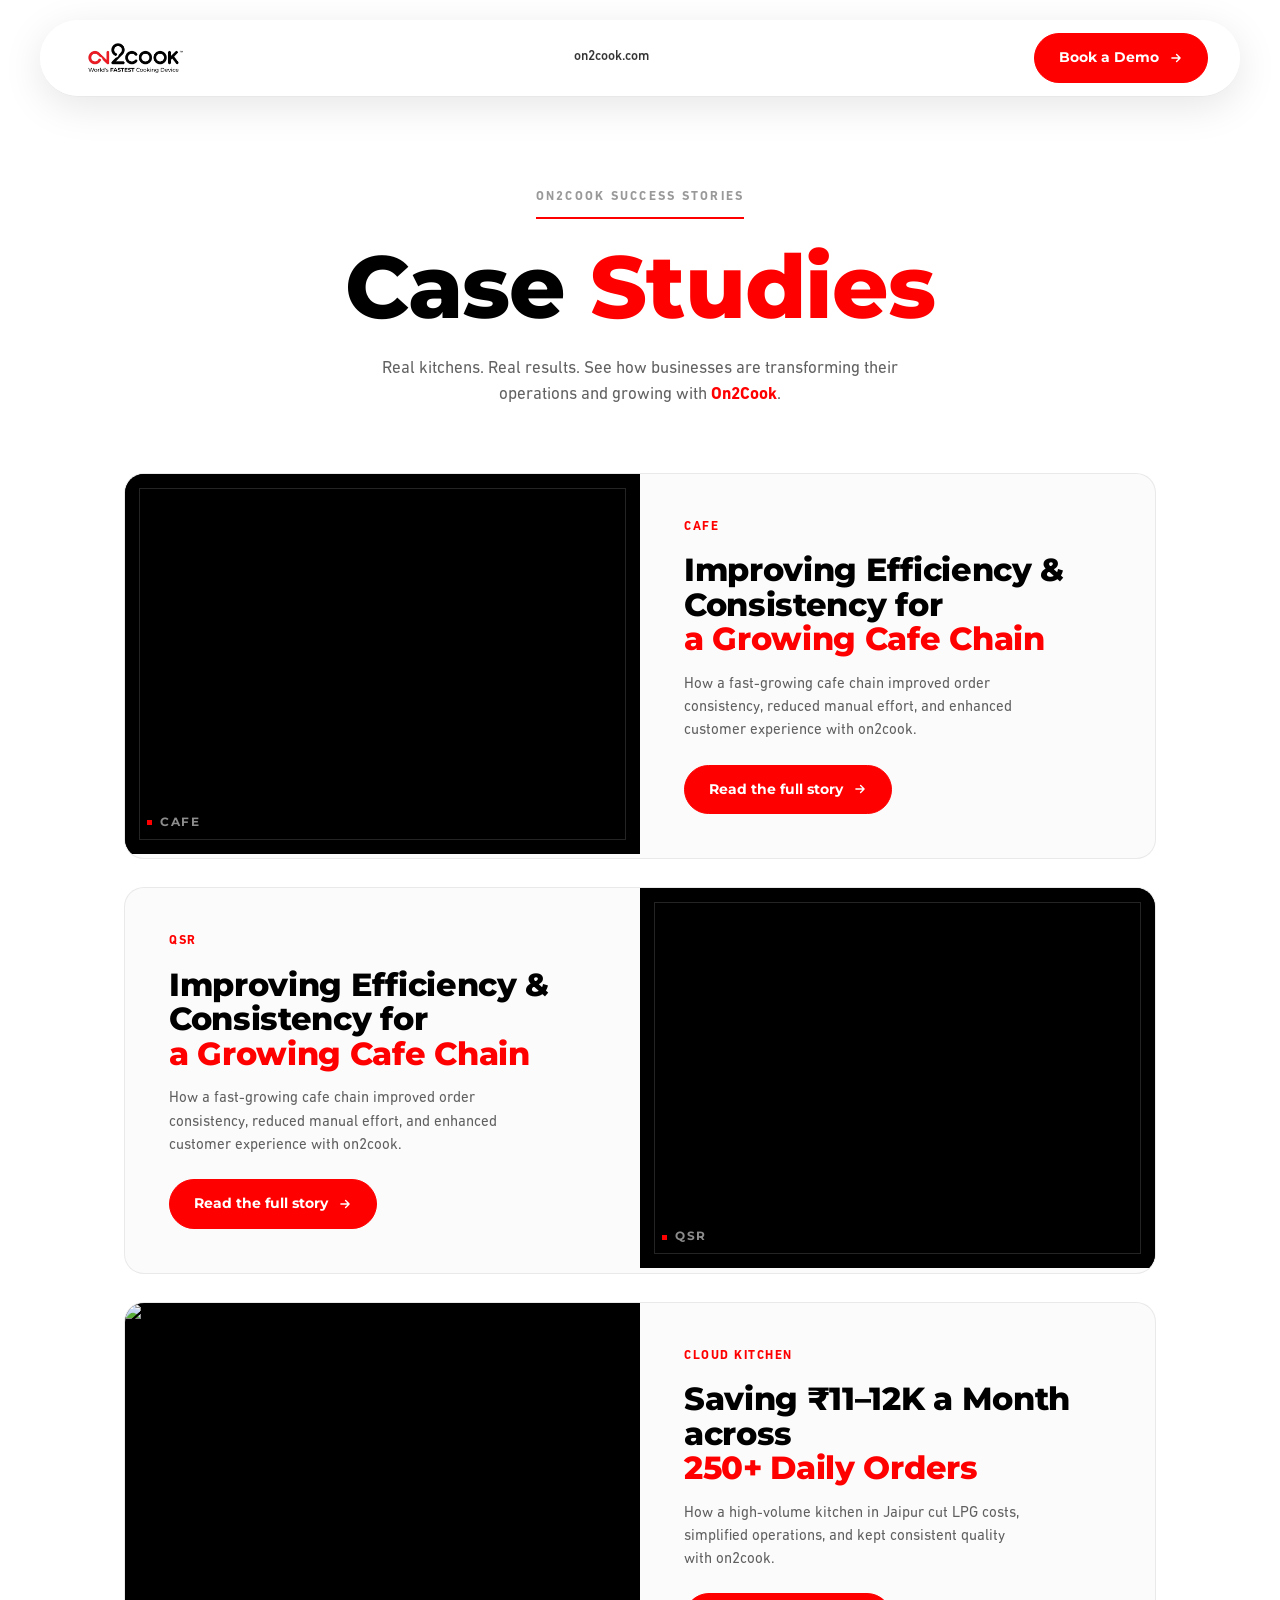
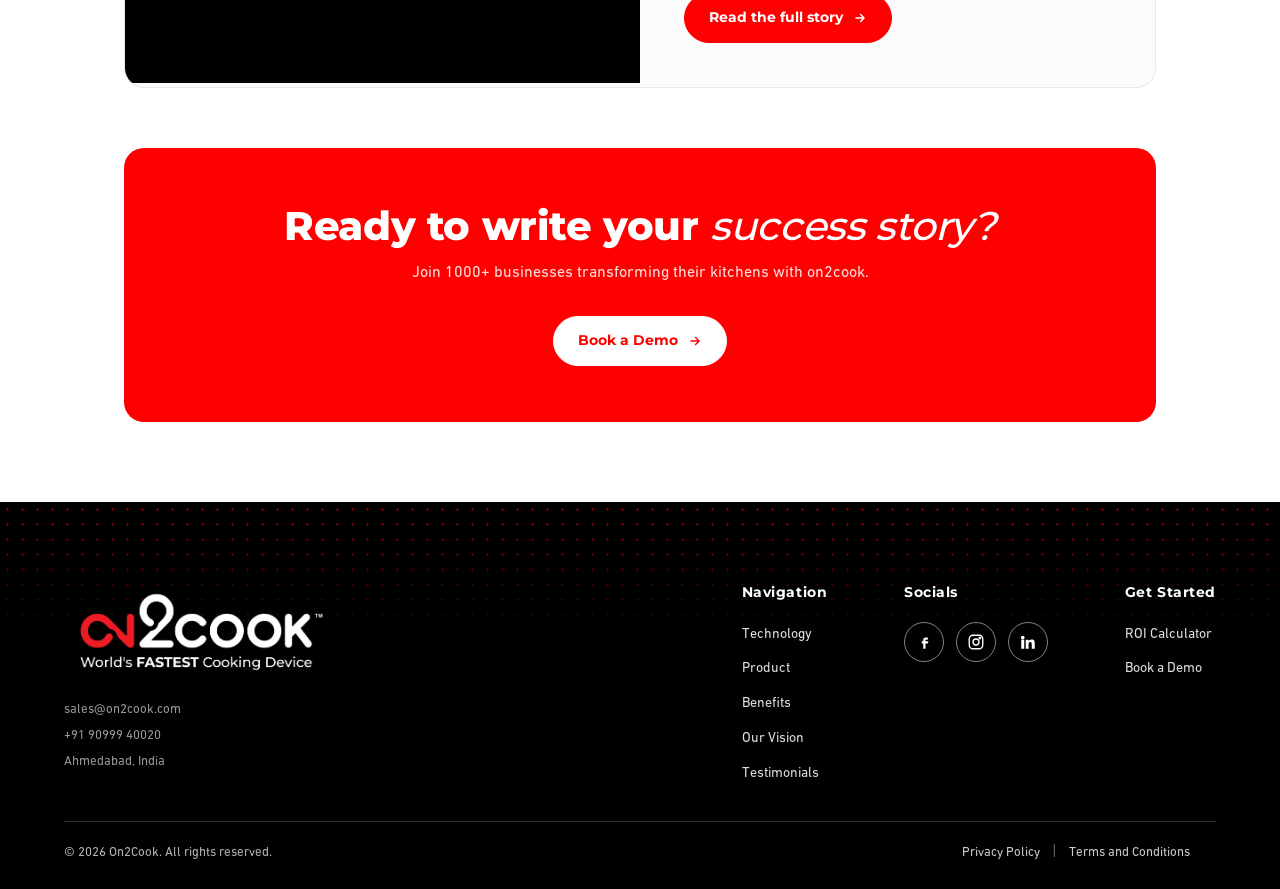
==== commit d424a34b: "feat: update footer navigation links and improve layout for better user experience" ====
--- a/index.html
+++ b/index.html
@@ -75,20 +75,19 @@
         <img src="assets/images/logowhite.png" alt="on2cook" class="logo__img" onerror="handleLogoError(this, 1)">
         <span class="logo__text" style="display:none;">on2<span>cook</span><sup>&reg;</sup></span>
       </a>
-      <div class="footer-tagline" id="footerTagline">World's <strong>FASTEST</strong> Cooking Device</div>
+      <!-- <div class="footer-tagline" id="footerTagline">World's <strong>FASTEST</strong> Cooking Device</div> -->
       <ul class="footer-contact" id="footerContact"></ul>
     </div>
 
     <div class="footer-nav-columns">
       <div class="footer-col">
-        <div class="footer-col-title">Services</div>
+        <div class="footer-col-title">Navigation</div>
         <ul>
-          <li><a href="https://on2cook.com" target="_blank" rel="noopener">Cloud Kitchen</a></li>
-          <li><a href="https://on2cook.com" target="_blank" rel="noopener">Cafe</a></li>
-          <li><a href="https://on2cook.com" target="_blank" rel="noopener">QSR</a></li>
-          <li><a href="https://on2cook.com" target="_blank" rel="noopener">Restaurant</a></li>
-          <li><a href="https://on2cook.com" target="_blank" rel="noopener">Reservations Operations</a></li>
-          <li><a href="https://on2cook.com" target="_blank" rel="noopener">Analytics</a></li>
+          <li><a href="https://on2cook.com/#technology" target="_blank" rel="noopener">Technology</a></li>
+          <li><a href="https://on2cook.com/#product" target="_blank" rel="noopener">Product</a></li>
+          <li><a href="https://on2cook.com/#benefits" target="_blank" rel="noopener">Benefits</a></li>
+          <li><a href="https://on2cook.com/#ourvision" target="_blank" rel="noopener">Our Vision</a></li>
+          <li><a href="https://on2cook.com/#testimonials" target="_blank" rel="noopener">Testimonials</a></li>
         </ul>
       </div>
 
@@ -98,12 +97,9 @@
       </div>
 
       <div class="footer-col">
-        <div class="footer-col-title">Navigation</div>
+        <div class="footer-col-title">Get Started</div>
         <ul>
-          <li><a href="https://on2cook.com/#ourvision" target="_blank" rel="noopener">Our Vision</a></li>
-          <li><a href="https://on2cook.com/#technology" target="_blank" rel="noopener">Technology</a></li>
-          <li><a href="https://on2cook.com/#product" target="_blank" rel="noopener">Product</a></li>
-          <li><a href="https://on2cook.com/#testimonials" target="_blank" rel="noopener">Testimonials</a></li>
+          <li><a href="https://on2cook-roi-calculator.vercel.app/" target="_blank" rel="noopener">ROI Calculator</a></li>
           <li><a href="https://on2cook.com/#book_a_demo" target="_blank" rel="noopener">Book a Demo</a></li>
         </ul>
       </div>
@@ -115,7 +111,6 @@
     <div class="footer-bottom-links" id="footerLegalLinks"></div>
   </div>
 </footer>
-
 <script src="js/shared.js"></script>
 <script src="js/main.js"></script>
 </body>
--- a/css/style.css
+++ b/css/style.css
@@ -524,7 +524,7 @@
    footer: brightness(0)+invert(1) forces whatever you drop in to render
    as a clean white silhouette here, with no separate white logo file
    needed. See README section 3. */
-.footer-logo-wrap .logo__img { height: clamp(40px, 5vw, 52px);  }
+.footer-logo-wrap .logo__img { height: clamp(70px, 8vw, 100px); }
 .footer-logo-wrap .logo__text { color: #fff; }
 .footer-logo-wrap .logo__text span { color: var(--red); }
 
@@ -586,7 +586,7 @@
   gap: 12px;
 }
 .footer-bottom p { font-size: 13px; color: rgba(255, 255, 255, 0.7); margin: 0; }
-.footer-bottom-links { display: flex; gap: 0; align-items: center; }
+.footer-bottom-links { display: flex; gap: 0; align-items: center; margin-right: clamp(4px, 2vw, 28px); }
 .footer-bottom-links a { font-size: 13px; color: rgba(255, 255, 255, 0.8); text-decoration: none; transition: color 0.2s var(--ease); }
 .footer-bottom-links a:hover { color: #fff; }
 .footer-bottom-links span { color: rgba(255, 255, 255, 0.4); margin: 0 12px; }
